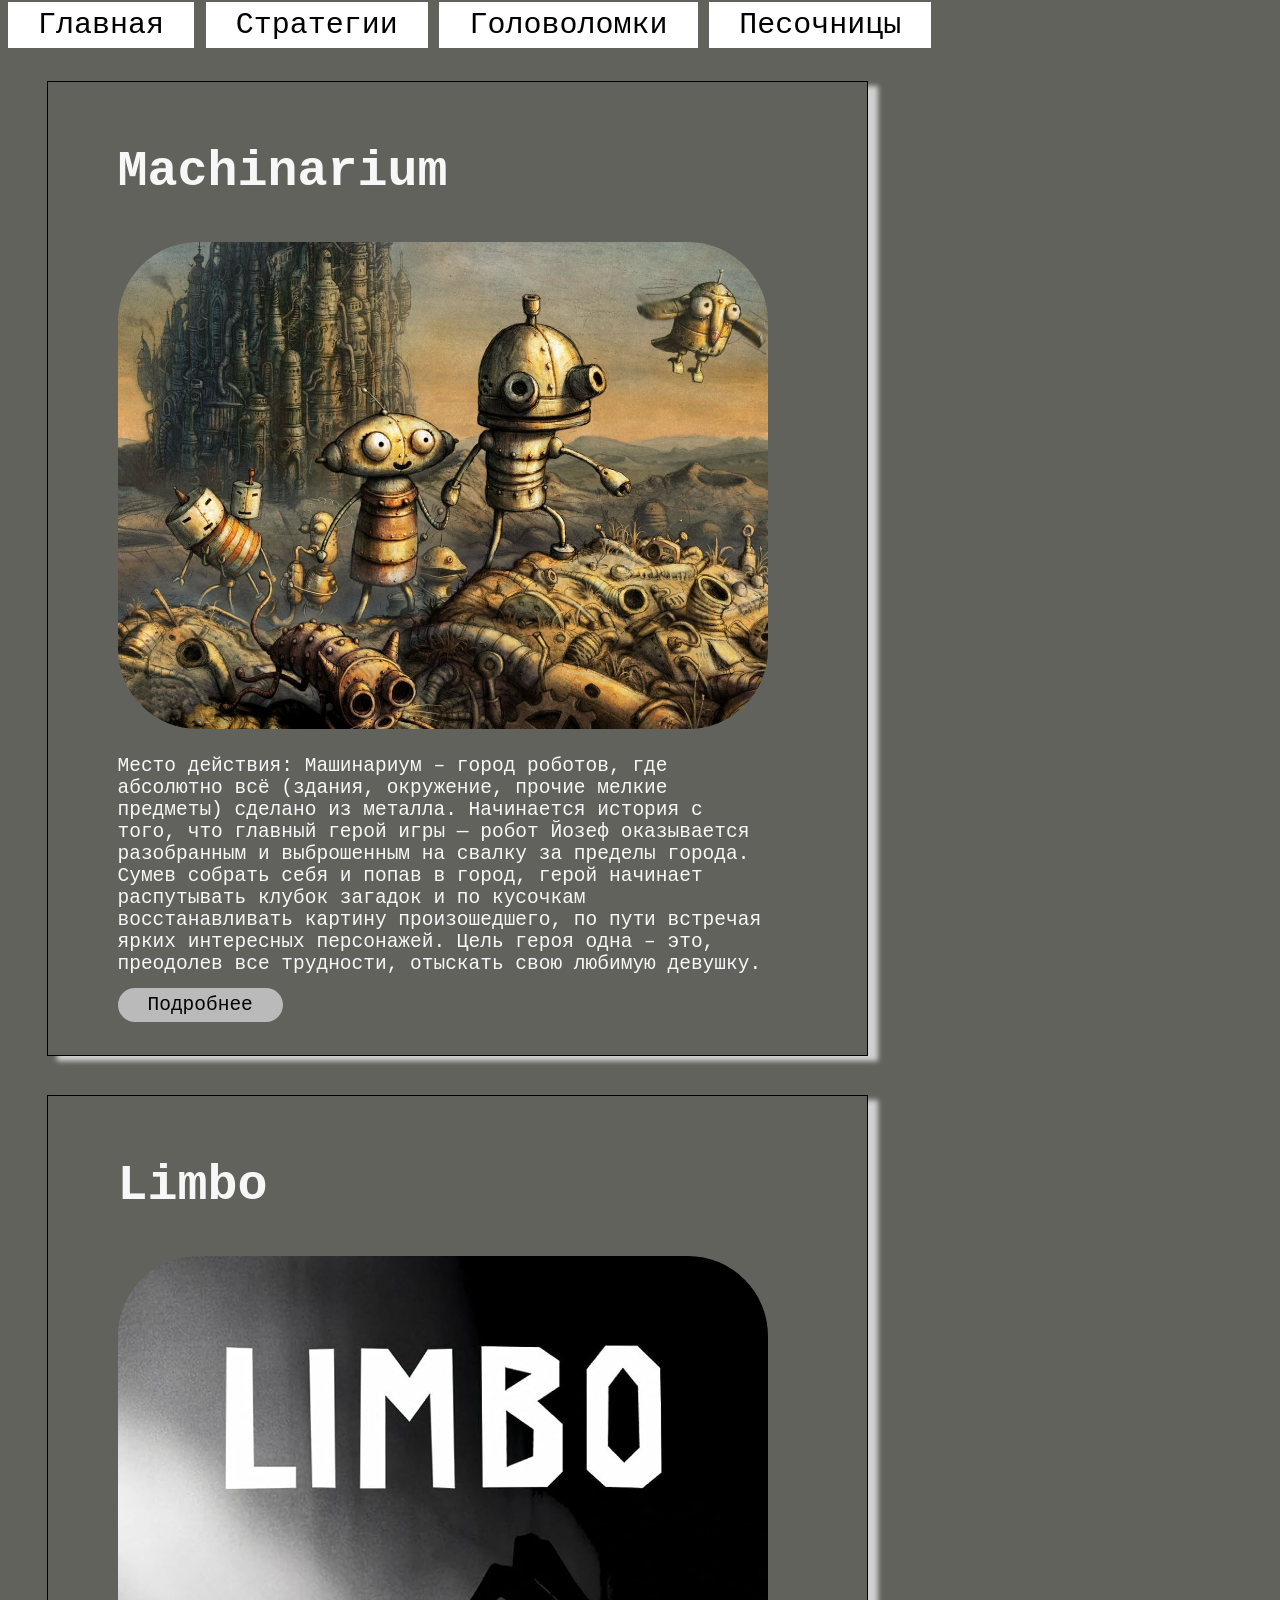
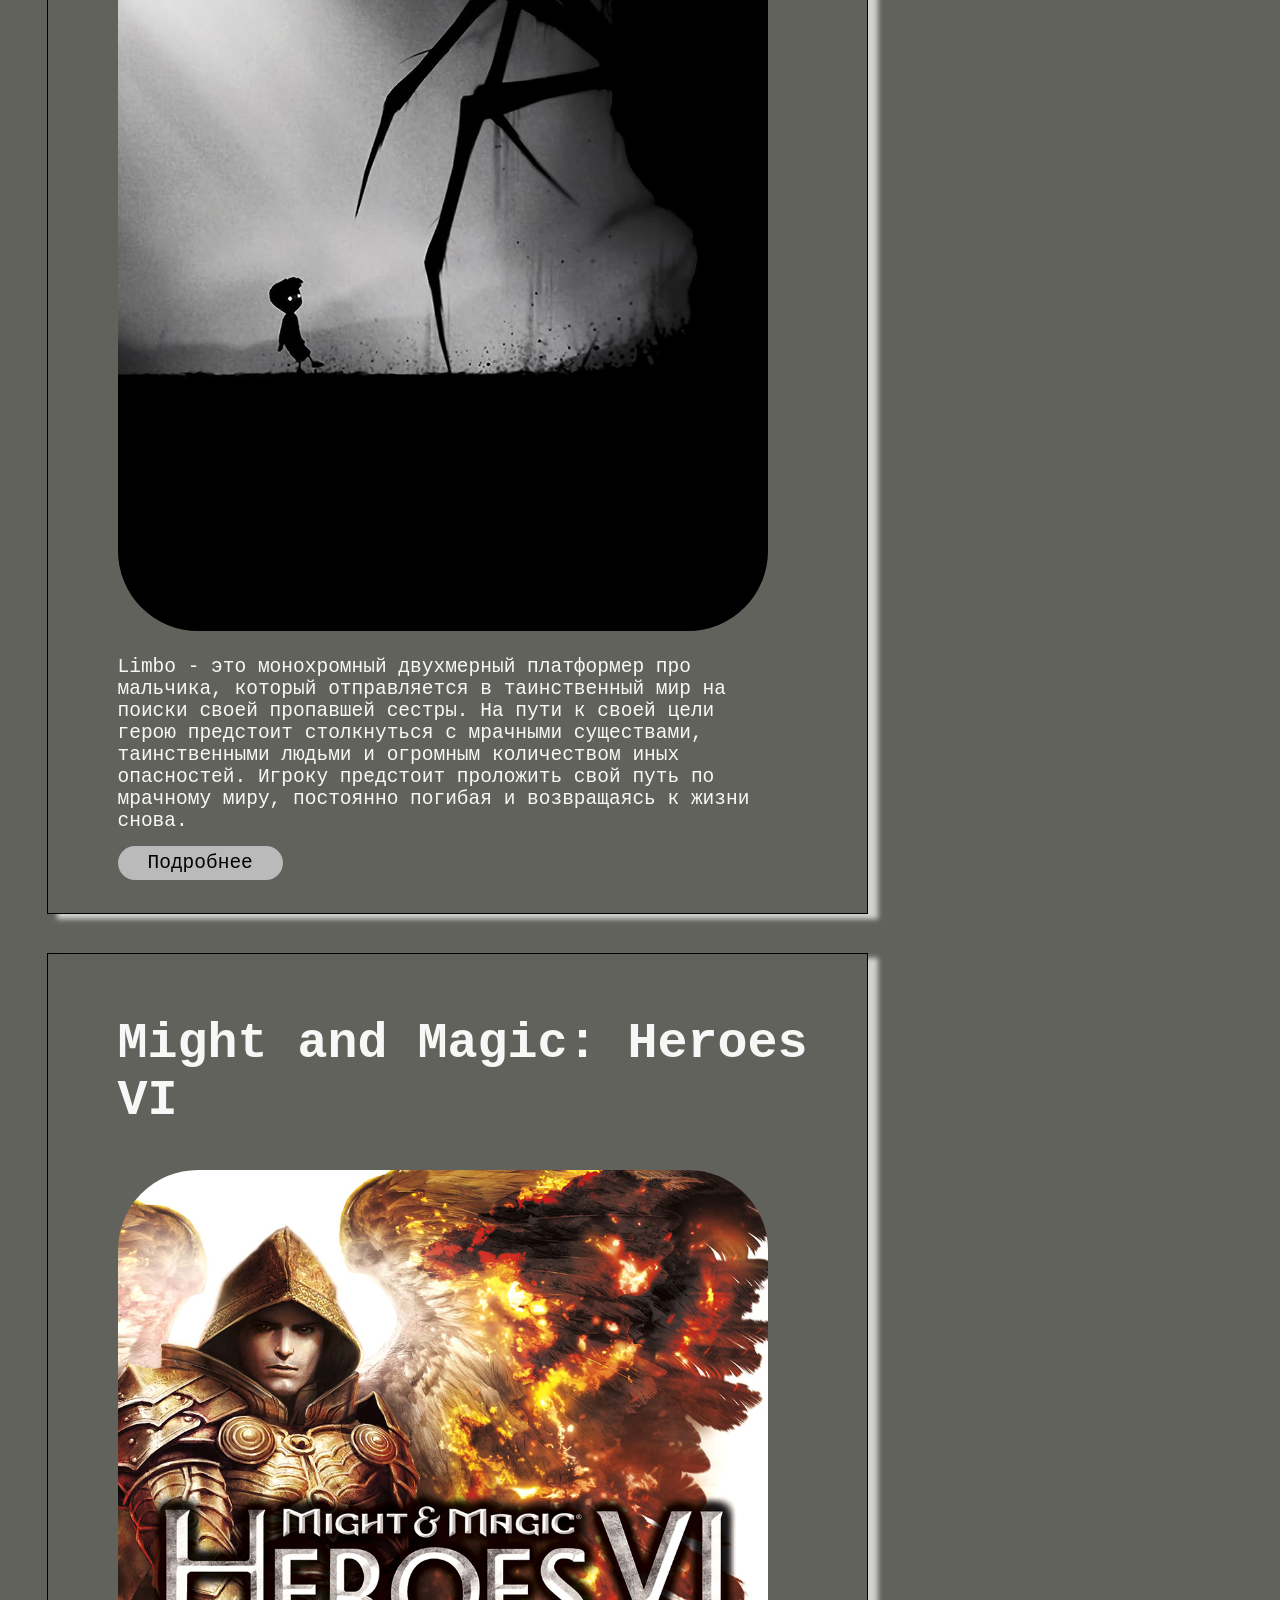
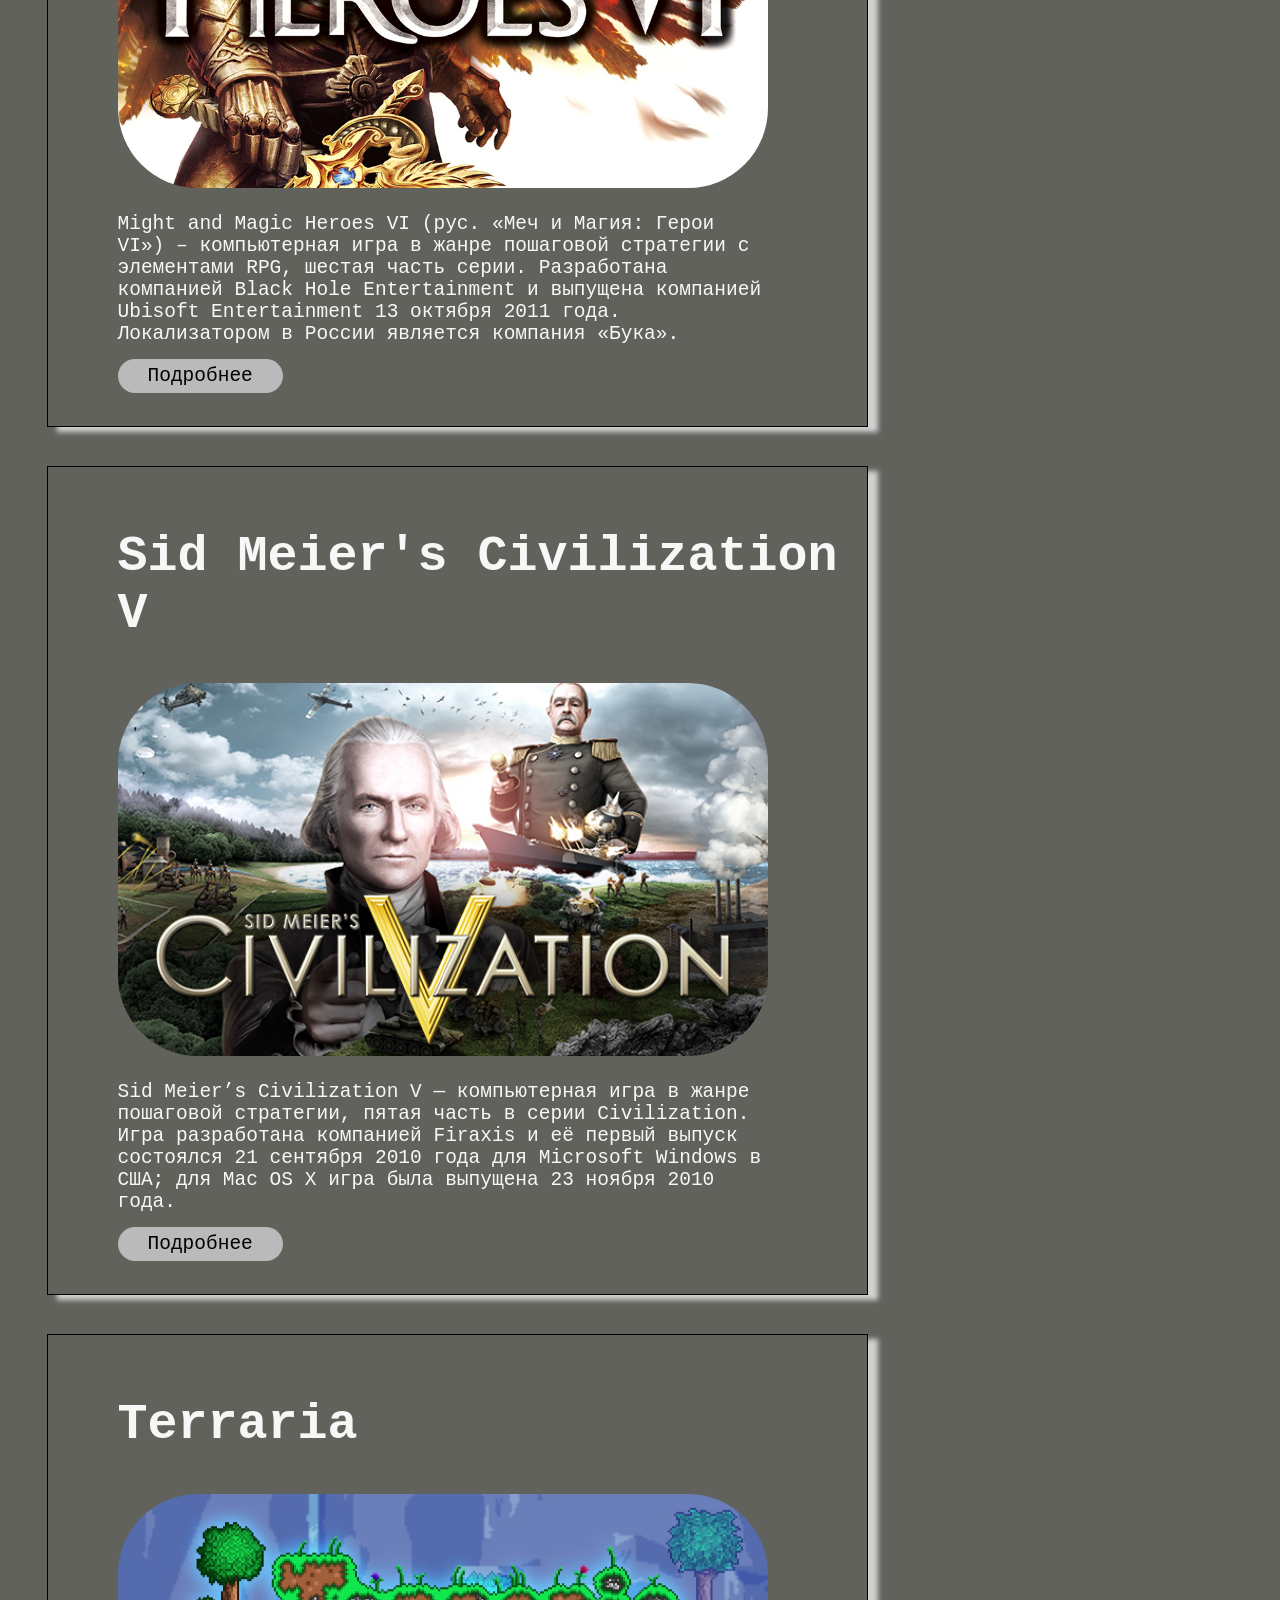
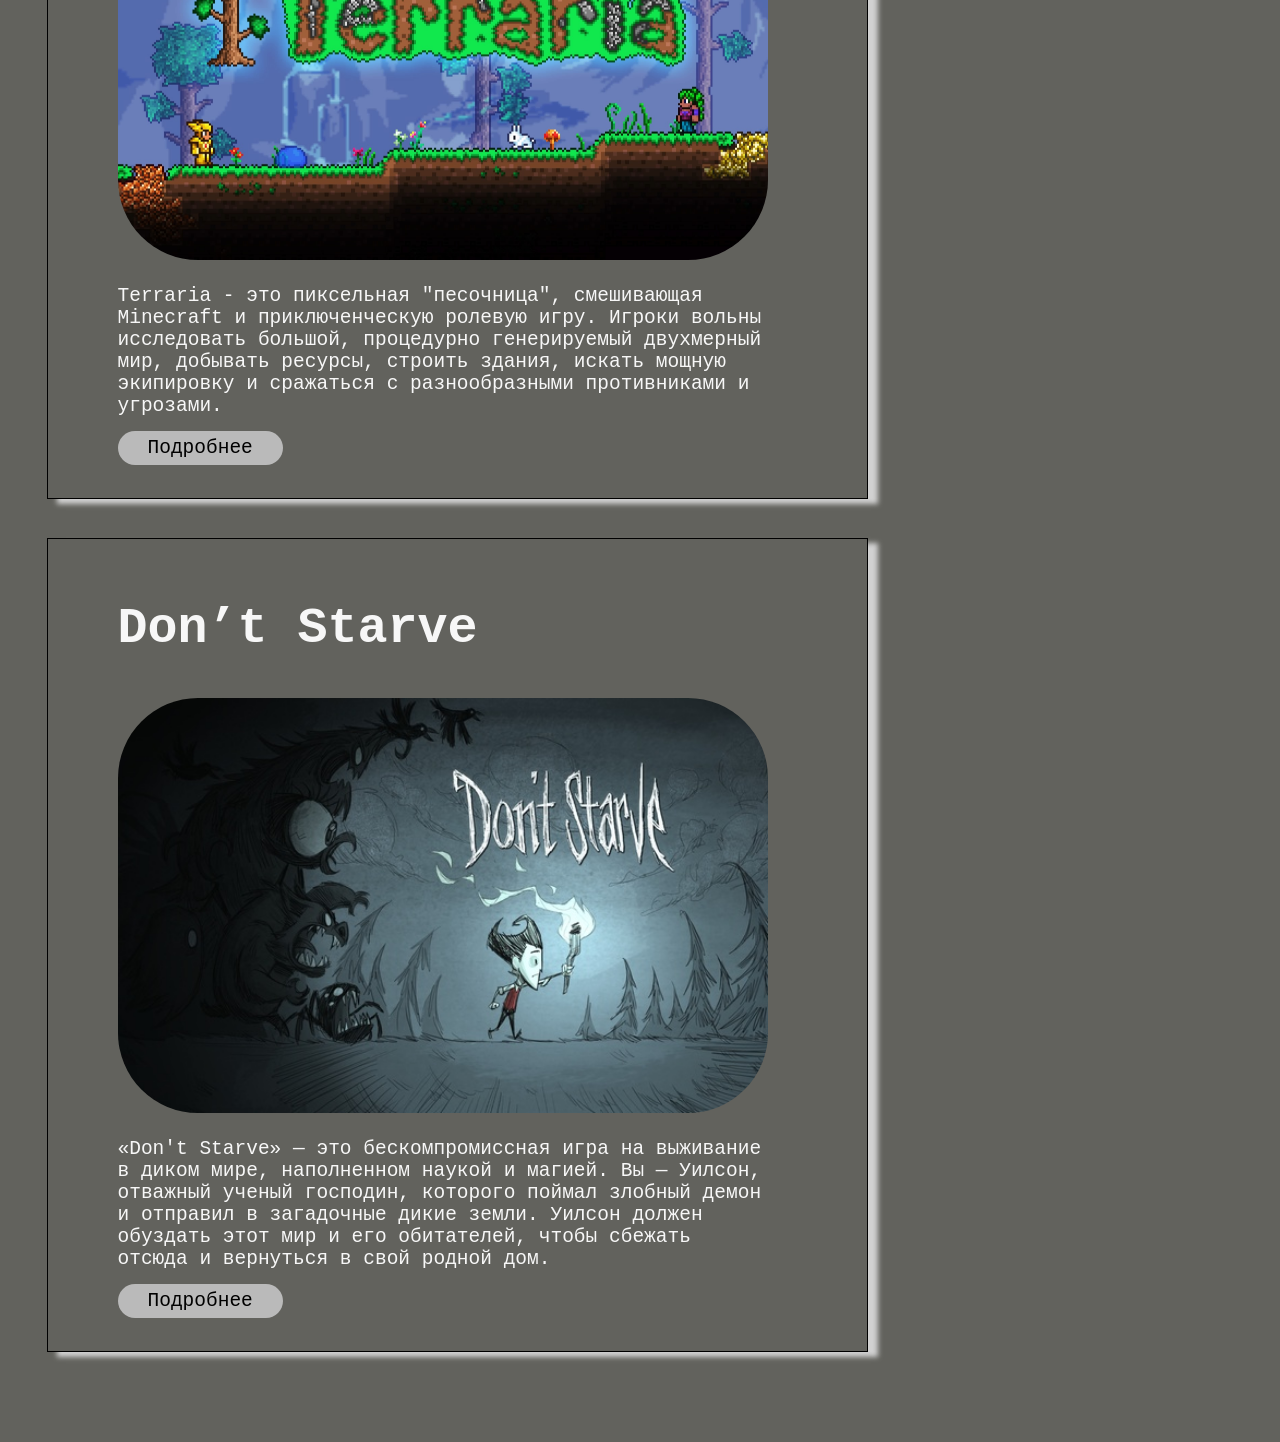
==== index.html @ 5948f9ff "Add files via upload" ====
<!DOCTYPE html>
<html lang="en">
<head>
    <meta charset="UTF-8">
    <title>Игры</title>
    <link rel="stylesheet" href="Style.css">
</head>
<body>
  
      <nav>
         
          <a class="menu_link" href="Index.html">Главная</a>
          
          <a class="menu_link" href="strategies.html">Стратегии</a>
          
          <a class="menu_link" href="puzzles.html">Головоломки</a>
          
          <a class="menu_link" href="sandboxes.html">Песочницы</a>
          
      </nav>
      
   
    <div>
         <h2>Machinarium</h2>
        <p>    <img src="uHdMkysIKOxCPdhnkXoNNw.jpeg" alt="Machinarium"></p>
    <p>Место действия: Машинариум – город роботов, где абсолютно всё (здания, окружение, прочие мелкие предметы) сделано из металла. Начинается история с того, что главный герой игры — робот Йозеф оказывается разобранным и выброшенным на свалку за пределы города. Сумев собрать себя и попав в город, герой начинает распутывать клубок загадок и по кусочкам восстанавливать картину произошедшего, по пути встречая ярких интересных персонажей. Цель героя одна – это, преодолев все трудности, отыскать свою любимую девушку.</p>
    <p>
        <a id="link" href="linkMachinarium.html">Подробнее</a></p>
    
    </div>
    
    
    
    
    
    
    <div>
         <h2>Limbo</h2>
      <p> <img src="MV5BNGUyODU2NDItMTE0Yy00ZWM5LWIyZGMtYjM1YmFjYjY1Y2MwXkEyXkFqcGdeQXVyNTgyNTA4MjM@._V1_FMjpg_UX1000_.jpg" alt="Limbo"></p> 
    <p>Limbo - это монохромный двухмерный платформер про мальчика, который отправляется в таинственный мир на поиски своей пропавшей сестры. На пути к своей цели герою предстоит столкнуться с мрачными существами, таинственными людьми и огромным количеством иных опасностей. Игроку предстоит проложить свой путь по мрачному миру, постоянно погибая и возвращаясь к жизни снова.</p>
    <p> 
    <a href="linkLimbo.html">Подробнее</a> </p> 
    </div>
    
    
    
    
    
    
    
    <div>
        <h2>Might and Magic: Heroes VI</h2>
     <p>   <img src="Might_and_Magic_Heroes_VI_Cover_Art.jpg" alt="Might and Magic Heroes"> </p>  
    <p>Might and Magic Heroes VI (рус. «Меч и Магия: Герои VI») – компьютерная игра в жанре пошаговой стратегии с элементами RPG, шестая часть серии. Разработана компанией Black Hole Entertainment и выпущена компанией Ubisoft Entertainment 13 октября 2011 года. Локализатором в России является компания «Бука».</p>
    
     <p> <a href="linkHeroes6.html">Подробнее</a>   </p> 
    </div>
    
    
    
    
    
    <div>
         <h2>Sid Meier's Civilization V</h2>
     <p><img src="capsule_616x353.jpg" alt="Civilization"> </p> 
    <p>Sid Meier’s Civilization V — компьютерная игра в жанре пошаговой стратегии, пятая часть в серии Civilization. Игра разработана компанией Firaxis и её первый выпуск состоялся 21 сентября 2010 года для Microsoft Windows в США; для Mac OS X игра была выпущена 23 ноября 2010 года.</p>
    
     <p><a href="linkCivilization.html">Подробнее</a>   </p> 
    </div>
    
    
    
    <div>
         <h2>Terraria</h2>
    <p> <img src="57416014bd.jpg" alt="Terraria">   </p>
    <p>Terraria - это пиксельная "песочница", смешивающая Minecraft и приключенческую ролевую игру. Игроки вольны исследовать большой, процедурно генерируемый двухмерный мир, добывать ресурсы, строить здания, искать мощную экипировку и сражаться с разнообразными противниками и угрозами.</p>
    
    <p> <a id="link" href="linkTerraria.html">Подробнее</a>   </p>
    
    </div>
    
    
    
     <div>
         <h2>Don’t Starve</h2>
    <p> <img src="don-t-starve-wilson-p.jpg" alt="Dont Starve">   </p>
    <p>«Don't Starve» — это бескомпромиссная игра на выживание в диком мире, наполненном наукой и магией. Вы — Уилсон, отважный ученый господин, которого поймал злобный демон и отправил в загадочные дикие земли. Уилсон должен обуздать этот мир и его обитателей, чтобы сбежать отсюда и вернуться в свой родной дом.</p>
    
    <p> <a id="link" href="linkDon%E2%80%99t%20Starve.html">Подробнее</a>   </p>
    
    </div>
    
    
    
    
</body>
</html>
---- Style.css ----
body {
background: rgb(98, 98, 93);
    color: #f7f7f7;
    font-family:monospace;
    font-size: 1.5em;    
}
div {
    border: 1px solid black;
    box-shadow: 10px 5px 5px #d1d1d1;
    width: 40em;
    padding: 1em;
    margin: 2em;
}
img{
    width: 650px;
    border-radius: 80px;
}

p{
    width: 650px;
     padding-left: 50px;
}

a{
    background: #bababa;
    padding: 6px 30px;
    border-radius: 80px;
    color: #000000;
    text-decoration: none;

}


.menu_link{
    background: #ffffff;
    color: #000000;
    border-radius: 0px;
    font-size: 30px;
    transition: 1s;
}


.menu_link:hover {
    background: #bcbcbc;
    transition: 1s;
    border-radius: 10px;
    font-size: 30px;
}



h2{
    font-size: 50px;
    padding-left: 50px;
    
}
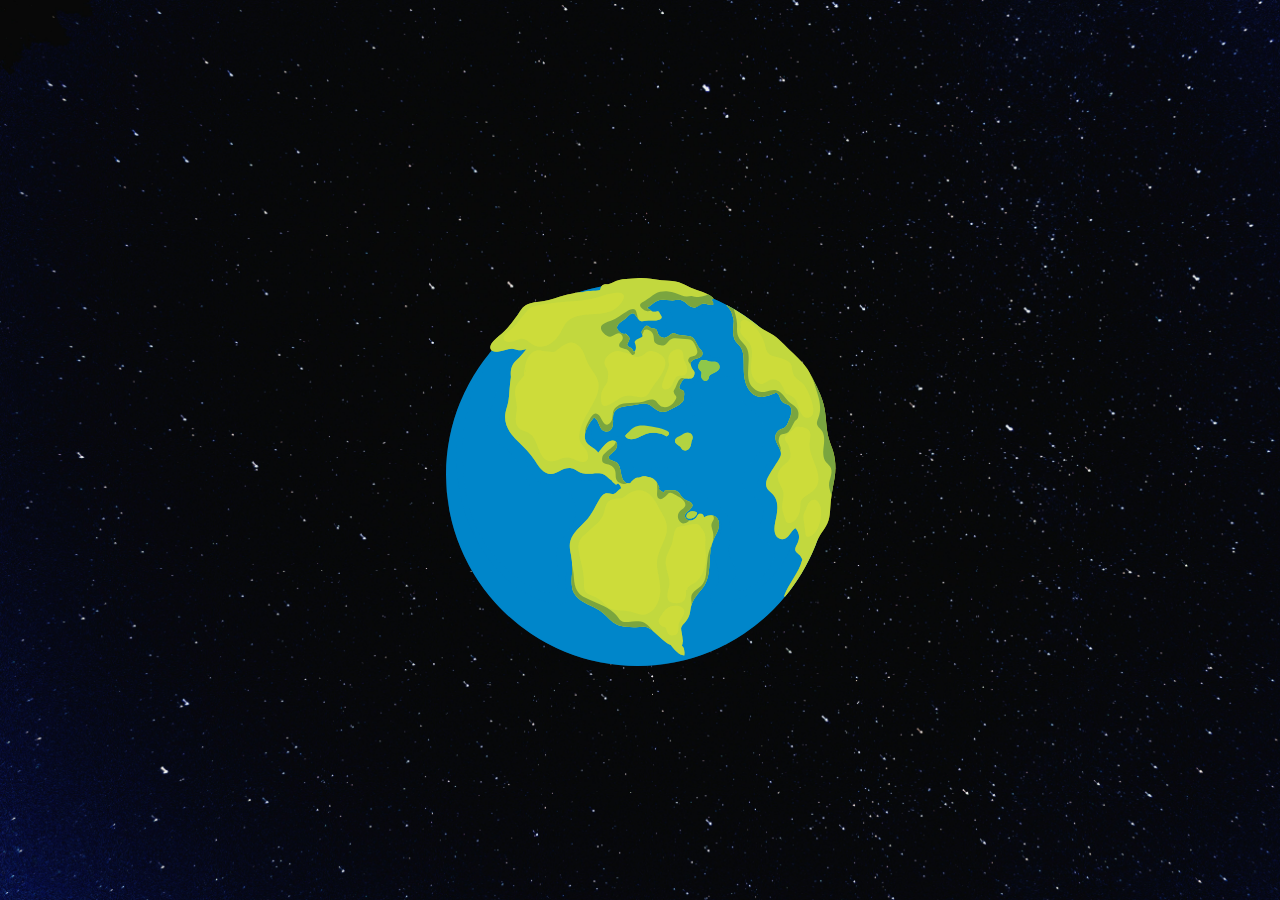
==== commit 3f25ba70: "Add files via upload" ====
--- a/index.html
+++ b/index.html
@@ -2,96 +2,17 @@
 <html lang="en">
 <head>
     <meta charset="UTF-8">
-    <title>Игры</title>
-    <link rel="stylesheet" href="Style.css">
+    <title>Document</title>
+    <link rel="stylesheet" href="style.css">
 </head>
 <body>
-  
-      <nav>
-         
-          <a class="menu_link" href="Index.html">Главная</a>
-          
-          <a class="menu_link" href="strategies.html">Стратегии</a>
-          
-          <a class="menu_link" href="puzzles.html">Головоломки</a>
-          
-          <a class="menu_link" href="sandboxes.html">Песочницы</a>
-          
-      </nav>
-      
-   
-    <div>
-         <h2>Machinarium</h2>
-        <p>    <img src="uHdMkysIKOxCPdhnkXoNNw.jpeg" alt="Machinarium"></p>
-    <p>Место действия: Машинариум – город роботов, где абсолютно всё (здания, окружение, прочие мелкие предметы) сделано из металла. Начинается история с того, что главный герой игры — робот Йозеф оказывается разобранным и выброшенным на свалку за пределы города. Сумев собрать себя и попав в город, герой начинает распутывать клубок загадок и по кусочкам восстанавливать картину произошедшего, по пути встречая ярких интересных персонажей. Цель героя одна – это, преодолев все трудности, отыскать свою любимую девушку.</p>
-    <p>
-        <a id="link" href="linkMachinarium.html">Подробнее</a></p>
-    
+    <div class="wrapper">
+      <h1 class="head-click"></h1>
+        <button class="btnClick"></button>
+        <button class="chit"></button>
     </div>
     
     
-    
-    
-    
-    
-    <div>
-         <h2>Limbo</h2>
-      <p> <img src="MV5BNGUyODU2NDItMTE0Yy00ZWM5LWIyZGMtYjM1YmFjYjY1Y2MwXkEyXkFqcGdeQXVyNTgyNTA4MjM@._V1_FMjpg_UX1000_.jpg" alt="Limbo"></p> 
-    <p>Limbo - это монохромный двухмерный платформер про мальчика, который отправляется в таинственный мир на поиски своей пропавшей сестры. На пути к своей цели герою предстоит столкнуться с мрачными существами, таинственными людьми и огромным количеством иных опасностей. Игроку предстоит проложить свой путь по мрачному миру, постоянно погибая и возвращаясь к жизни снова.</p>
-    <p> 
-    <a href="linkLimbo.html">Подробнее</a> </p> 
-    </div>
-    
-    
-    
-    
-    
-    
-    
-    <div>
-        <h2>Might and Magic: Heroes VI</h2>
-     <p>   <img src="Might_and_Magic_Heroes_VI_Cover_Art.jpg" alt="Might and Magic Heroes"> </p>  
-    <p>Might and Magic Heroes VI (рус. «Меч и Магия: Герои VI») – компьютерная игра в жанре пошаговой стратегии с элементами RPG, шестая часть серии. Разработана компанией Black Hole Entertainment и выпущена компанией Ubisoft Entertainment 13 октября 2011 года. Локализатором в России является компания «Бука».</p>
-    
-     <p> <a href="linkHeroes6.html">Подробнее</a>   </p> 
-    </div>
-    
-    
-    
-    
-    
-    <div>
-         <h2>Sid Meier's Civilization V</h2>
-     <p><img src="capsule_616x353.jpg" alt="Civilization"> </p> 
-    <p>Sid Meier’s Civilization V — компьютерная игра в жанре пошаговой стратегии, пятая часть в серии Civilization. Игра разработана компанией Firaxis и её первый выпуск состоялся 21 сентября 2010 года для Microsoft Windows в США; для Mac OS X игра была выпущена 23 ноября 2010 года.</p>
-    
-     <p><a href="linkCivilization.html">Подробнее</a>   </p> 
-    </div>
-    
-    
-    
-    <div>
-         <h2>Terraria</h2>
-    <p> <img src="57416014bd.jpg" alt="Terraria">   </p>
-    <p>Terraria - это пиксельная "песочница", смешивающая Minecraft и приключенческую ролевую игру. Игроки вольны исследовать большой, процедурно генерируемый двухмерный мир, добывать ресурсы, строить здания, искать мощную экипировку и сражаться с разнообразными противниками и угрозами.</p>
-    
-    <p> <a id="link" href="linkTerraria.html">Подробнее</a>   </p>
-    
-    </div>
-    
-    
-    
-     <div>
-         <h2>Don’t Starve</h2>
-    <p> <img src="don-t-starve-wilson-p.jpg" alt="Dont Starve">   </p>
-    <p>«Don't Starve» — это бескомпромиссная игра на выживание в диком мире, наполненном наукой и магией. Вы — Уилсон, отважный ученый господин, которого поймал злобный демон и отправил в загадочные дикие земли. Уилсон должен обуздать этот мир и его обитателей, чтобы сбежать отсюда и вернуться в свой родной дом.</p>
-    
-    <p> <a id="link" href="linkDon%E2%80%99t%20Starve.html">Подробнее</a>   </p>
-    
-    </div>
-    
-    
-    
-    
+    <script src="main.js"></script>
 </body>
 </html>
--- a/style.css
+++ b/style.css
@@ -0,0 +1,44 @@
+body {
+    height: 100vh;
+    width: 100vw;
+    background: url(bgBody.jpg);
+    background-size: cover;
+    margin: 0;
+    padding: 0;
+}
+
+.btnClick {
+    width: 400px;
+    height: 400px;
+    background: url(bgBtn.svg);
+    background-size: cover;
+    border: none;
+    cursor: pointer;
+}
+
+.wrapper {
+    display: flex;
+    justify-content: center;
+    align-items: center;
+    height: 100vh; 
+    flex-direction: column;
+}
+
+
+
+
+.head-click {
+    color: #fff;
+    font-size: 48px;
+    font-family:sans-serif;
+}
+
+.chit {
+    width: 20px;
+    height: 20px;
+    background: rgba(255, 255, 255, 0);
+    border: 0;
+    
+}
+
+
